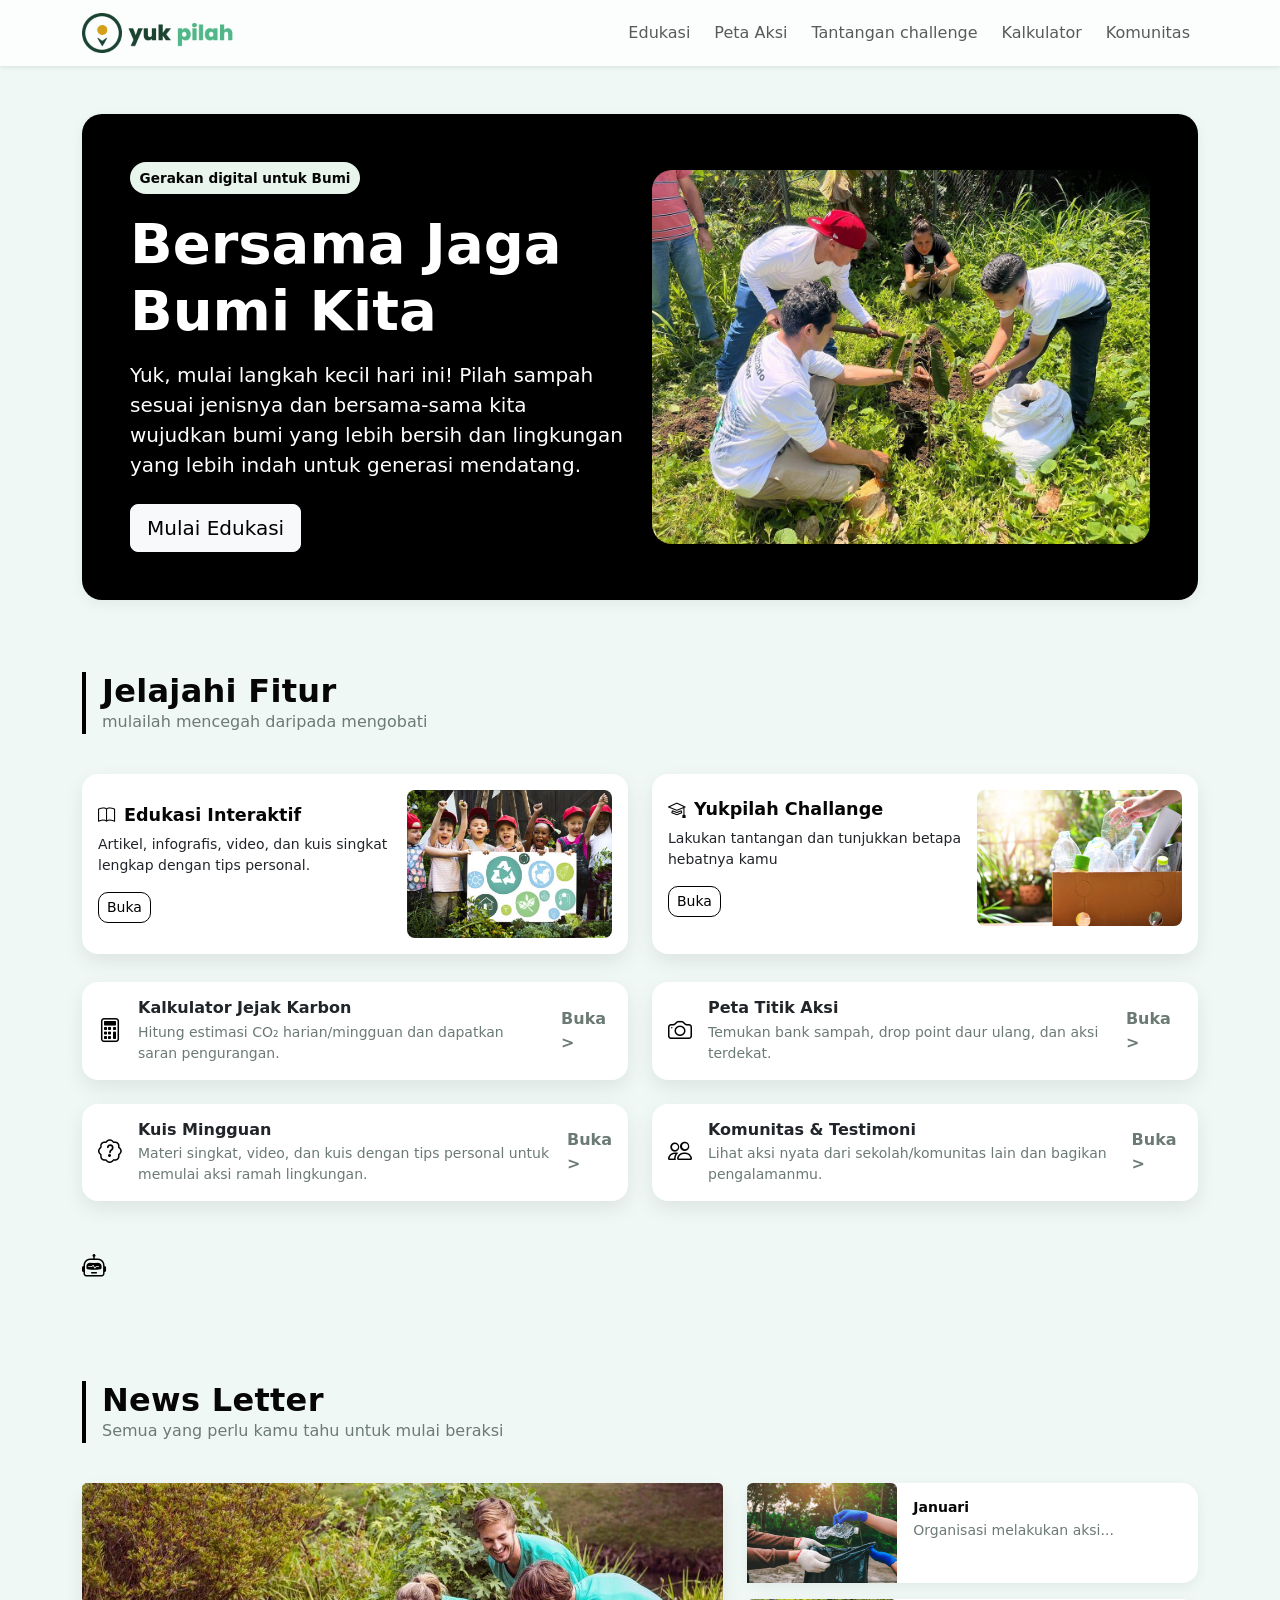
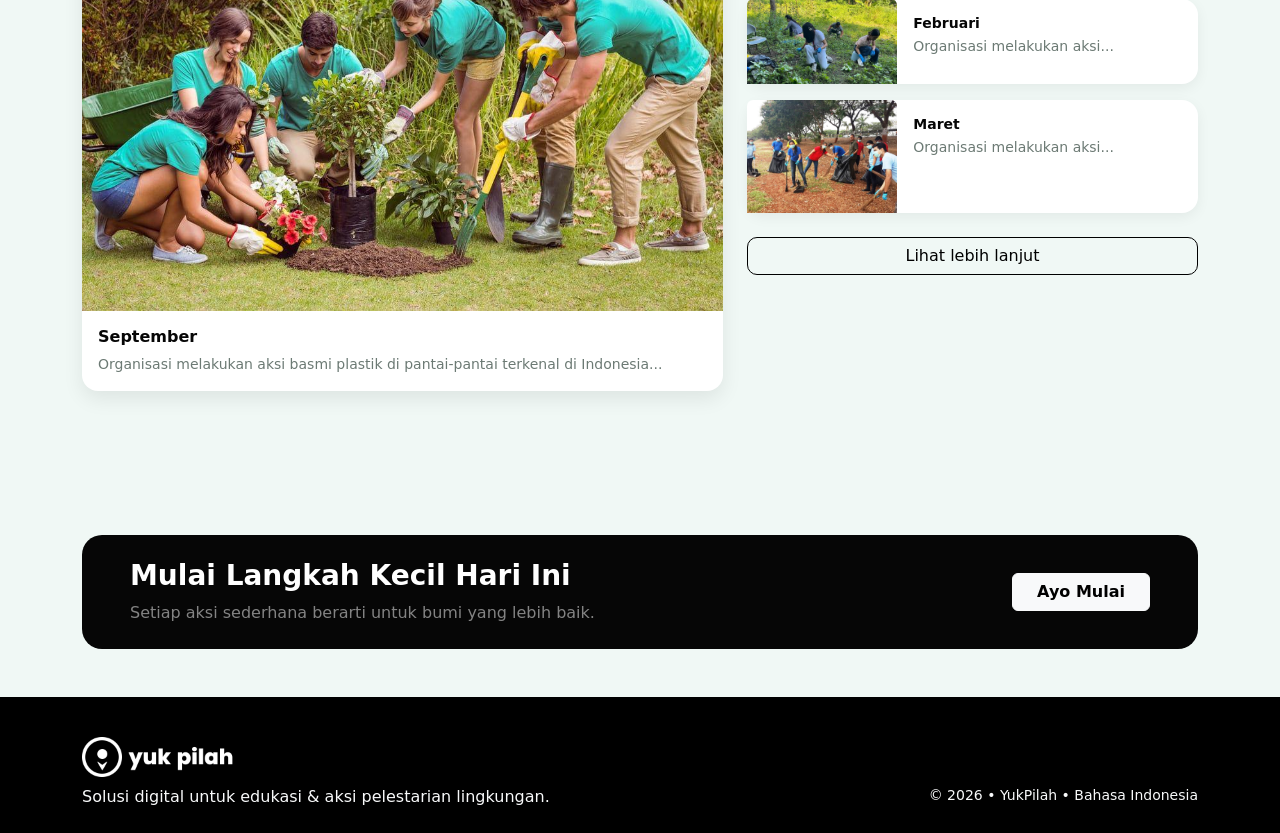
==== index.html @ 5ad72574 "Add files via upload" ====
<!DOCTYPE html>
<html lang="id">
  <head>
    <meta charset="utf-8" />
    <meta name="viewport" content="width=device-width, initial-scale=1" />
    <title>Home — Bersama Jaga Bumi Kita</title>
    <link
      href="https://cdn.jsdelivr.net/npm/bootstrap@5.3.3/dist/css/bootstrap.min.css"
      rel="stylesheet"
    />
    <link
      rel="stylesheet"
      href="https://cdn.jsdelƒivr.net/npm/bootstrap-icons@1.11.3/font/bootstrap-icons.min.css"
    />
    <link href="assets/css/main.css" rel="stylesheet" />
    <script src="https://code.jquery.com/jquery-3.7.1.min.js"></script>
    <script src="https://cdn.jsdelivr.net/npm/bootstrap@5.3.3/dist/js/bootstrap.bundle.min.js"></script>
  </head>
  <body>
    <header class="navbar navbar-expand-lg bg-light sticky-top shadow-sm">
      <div class="container">
        <a class="navbar-brand fw-bolder" href="index.html">
          <img
            src="assets/img/yukpilah.png"
            alt="Yukpilah Logo"
            class="navbar-logo"
          />
        </a>
        <button
          class="navbar-toggler"
          type="button"
          data-bs-toggle="collapse"
          data-bs-target="#navMenu"
          aria-controls="navMenu"
          aria-expanded="false"
          aria-label="Toggle navigation"
        >
          <span class="navbar-toggler-icon"></span>
        </button>

        <nav id="navMenu" class="collapse navbar-collapse">
          <ul class="navbar-nav ms-auto gap-2">
            <li class="nav-item">
              <a class="nav-link" href="edukasi.html">Edukasi</a>
            </li>
            <li class="nav-item">
              <a class="nav-link" href="peta.html">Peta Aksi</a>
            </li>
            <li class="nav-item">
              <a class="nav-link" href="yukpilachalenge.html">Tantangan challenge</a>
            </li>
            <li class="nav-item">
              <a class="nav-link" href="kalkulator.html">Kalkulator</a>
            </li>
            <li class="nav-item">
              <a class="nav-link" href="komunitas.html">Komunitas</a>
            </li>
          </ul>
        </nav>
      </div>
    </header>

    <main class="container py-4 py-lg-5">
      <section class="hero-wrapper text-white rounded-4 p-4 p-md-5 shadow-soft">
        <div class="row align-items-center g-4">
          <div class="col-lg-6">
            <div class="chip mb-3">Gerakan digital untuk Bumi</div>
            <h1 class="display-4 fw-bold">Bersama Jaga Bumi Kita</h1>
            <p class="lead mt-3 mb-4">
              Yuk, mulai langkah kecil hari ini! Pilah sampah sesuai jenisnya dan bersama-sama kita wujudkan bumi yang lebih bersih dan lingkungan yang lebih indah untuk generasi mendatang.
            </p>
            <div class="d-flex gap-2">
              <a class="btn btn-light btn-lg" href="edukasi.html"
                >Mulai Edukasi</a
              >
            </div>
          </div>
          <div class="col-lg-6">
            <img
              src="assets/img/jagabumi.png"
              class="img-fluid rounded-4 shadow-md"
              alt="Menanam mangrove untuk menjaga bumi"
            />
          </div>
        </div>
      </section>

      <section class="py-5 mt-4">
        <div class="section-heading">
          <h2 class="section-title">Jelajahi Fitur</h2>
          <p class="text-muted">
            mulailah mencegah daripada mengobati
          </p>
        </div>

        <div class="row g-4 mt-3">
          <div class="col-lg-6">
            <div class="card feature-card-lg h-100 p-3">
              <div class="row g-3 align-items-center">
                <div class="col-md-7">
                  <h5 class="card-title">
                    <i class="bi bi-book me-2"></i>Edukasi Interaktif
                  </h5>
                  <p class="card-text small">
                    Artikel, infografis, video, dan kuis singkat lengkap dengan
                    tips personal.
                  </p>
                  <a href="edukasi.html" class="btn btn-outline-eco btn-sm"
                    >Buka</a
                  >
                </div>
                <div class="col-md-5">
                  <img
                    src="assets/img/background1.png"
                    class="img-fluid rounded-3"
                    alt="Anak-anak belajar tentang lingkungan"
                  />
                </div>
              </div>
            </div>
          </div>
          <div class="col-lg-6">
            <div class="card feature-card-lg h-100 p-3">
              <div class="row g-3 align-items-center">
                <div class="col-md-7">
                  <h5 class="card-title">
                    <i class="bi bi-mortarboard me-2"></i>Yukpilah Challange
                  </h5>
                  <p class="card-text small">
                    Lakukan tantangan dan tunjukkan betapa hebatnya kamu
                  </p>
                  <a href="challenge.html" class="btn btn-outline-eco btn-sm"
                    >Buka</a
                  >
                </div>
                <div class="col-md-5">
                  <img
                    src="assets/img/background2.png"
                    class="img-fluid rounded-3"
                    alt="Memilah sampah plastik"
                  />
                </div>
              </div>
            </div>
          </div>
        </div>

        <div class="row g-4 mt-1">
          <div class="col-lg-6">
            <div
              class="card feature-card-sm h-100 d-flex flex-row align-items-center"
            >
              <div class="feature-icon">
                <i class="bi bi-calculator"></i>
              </div>
              <div class="flex-grow-1">
                <h6 class="fw-bold mb-1">Kalkulator Jejak Karbon</h6>
                <p class="small text-muted mb-0">
                  Hitung estimasi CO₂ harian/mingguan dan dapatkan saran
                  pengurangan.
                </p>
              </div>
              <a
                href="kalkulator.html"
                class="stretched-link text-decoration-none text-muted fw-semibold"
                >Buka &gt;</a
              >
            </div>
          </div>
          <div class="col-lg-6">
            <div
              class="card feature-card-sm h-100 d-flex flex-row align-items-center"
            >
              <div class="feature-icon">
                <i class="bi bi-camera"></i>
              </div>
              <div class="flex-grow-1">
                <h6 class="fw-bold mb-1">Peta Titik Aksi</h6>
                <p class="small text-muted mb-0">
                  Temukan bank sampah, drop point daur ulang, dan aksi terdekat.
                </p>
              </div>
              <a
                href="peta.html"
                class="stretched-link text-decoration-none text-muted fw-semibold"
                >Buka &gt;</a
              >
            </div>
          </div>
          <div class="col-lg-6">
            <div
              class="card feature-card-sm h-100 d-flex flex-row align-items-center"
            >
              <div class="feature-icon">
                <i class="bi bi-patch-question"></i>
              </div>
              <div class="flex-grow-1">
                <h6 class="fw-bold mb-1">Kuis Mingguan</h6>
                <p class="small text-muted mb-0">
                  Materi singkat, video, dan kuis dengan tips personal untuk
                  memulai aksi ramah lingkungan.
                </p>
              </div>
              <a
                href="edukasi.html"
                class="stretched-link text-decoration-none text-muted fw-semibold"
                >Buka &gt;</a
              >
            </div>
          </div>
          <div class="col-lg-6">
            <div
              class="card feature-card-sm h-100 d-flex flex-row align-items-center"
            >
              <div class="feature-icon">
                <i class="bi bi-people"></i>
              </div>
              <div class="flex-grow-1">
                <h6 class="fw-bold mb-1">Komunitas & Testimoni</h6>
                <p class="small text-muted mb-0">
                  Lihat aksi nyata dari sekolah/komunitas lain dan bagikan
                  pengalamanmu.
                </p>
              </div>
              <a
                href="komunitas.html"
                class="stretched-link text-decoration-none text-muted fw-semibold"
                >Buka &gt;</a
              >
            </div>
          </div>
          <div class="col-lg-6"></div>
              <div class="feature-icon">
                <i class="bi bi-robot"></i>
              </div>
          </div>
        </div>
      </section>

      <section class="py-5">
        <div class="section-heading">
          <h2 class="section-title">News Letter</h2>
          <p class="text-muted">
            Semua yang perlu kamu tahu untuk mulai beraksi
          </p>
        </div>
        <div class="row g-4 mt-3">
          <div class="col-lg-7">
            <div class="card h-100">
              <img
                src="assets/img/background3.png"
                class="card-img-top"
                alt="Aksi basmi plastik"
              />
              <div class="card-body">
                <h6 class="card-title fw-bold">September</h6>
                <p class="card-text text-muted small">
                  Organisasi melakukan aksi basmi plastik di pantai-pantai
                  terkenal di Indonesia...
                </p>
              </div>
            </div>
          </div>
          <div class="col-lg-5">
            <div class="vstack gap-3">
              <div class="card news-item">
                <div class="row g-0">
                  <div class="col-md-4">
                    <img
                      src="assets/img/background7.png"

                      class="img-fluid rounded-top rounded-md-start object-fit-cover"
                      alt="relawan membersihkan pantai"
                    />
                  </div>
                  <div class="col-md-8">
                    <div class="card-body">
                      <h6 class="card-title small fw-bold mb-1">Januari</h6>
                      <p class="card-text small text-muted">
                        Organisasi melakukan aksi...
                      </p>
                    </div>
                  </div>
                </div>
              </div>
              <div class="card news-item">
                <div class="row g-0">
                  <div class="col-md-4">
                    <img
                      src="assets/img/background8.png"
                      class="img-fluid rounded-top rounded-md-start object-fit-cover"
                      alt="relawan membersihkan pantai"
                    />
                  </div>
                  <div class="col-md-8">
                    <div class="card-body">
                      <h6 class="card-title small fw-bold mb-1">Februari</h6>
                      <p class="card-text small text-muted">
                        Organisasi melakukan aksi...
                      </p>
                    </div>
                  </div>
                </div>
              </div>
              <div class="card news-item">
                <div class="row g-0">
                  <div class="col-md-4">
                    <img
                      src="assets/img/image.png"
                      class="img-fluid rounded-top rounded-md-start object-fit-cover"
                      alt="relawan membersihkan pantai"
                    />
                  </div>
                  <div class="col-md-8">
                    <div class="card-body">
                      <h6 class="card-title small fw-bold mb-1">Maret</h6>
                      <p class="card-text small text-muted">
                        Organisasi melakukan aksi...
                      </p>
                    </div>
                  </div>
                </div>
              </div>
            </div>
            <div class="text-center mt-4">
              <a href="#" class="btn btn-outline-eco w-100"
                >Lihat lebih lanjut</a
              >
            </div>
          </div>
        </div>
      </section>
    </main>

    <section class="container my-5">
      <div
        class="cta-section rounded-4 d-flex flex-column flex-md-row align-items-center justify-content-between p-4 px-lg-5"
      >
        <div>
          <h3 class="fw-bold text-white">Mulai Langkah Kecil Hari Ini</h3>
          <p class="text-white-50 mb-3 mb-md-0">
            Setiap aksi sederhana berarti untuk bumi yang lebih baik.
          </p>
        </div>
        <a href="#" class="btn btn-light fw-semibold px-4">Ayo Mulai</a>
      </div>
    </section>

    <footer class="py-4 bg-forest mt-5 text-light">
      <div
        class="container d-flex justify-content-between flex-wrap gap-2 mt-3"
      >
        <div>
          <img
            src="assets/img/yukpilah.png"
            alt="Yukpilah Logo"
            class="footer-logo"
          />
        </div>
      </div>
      <div
        class="container d-flex justify-content-between flex-wrap gap-2 mt-2"
      >
        <div>
          Solusi digital untuk edukasi &amp; aksi pelestarian lingkungan.
        </div>
        <div class="small">&copy; 2026 • YukPilah • Bahasa Indonesia</div>
      </div>
    </footer>

    <script src="assets/js/app.js"></script>
  </body>
</html>
---- assets/css/main.css ----
:root {
  --eco-green: #000000;
  --eco-green-dark: #1a7d57;
  --eco-accent: #2bb673;
  --eco-dark: #060606;
  --eco-ink: #12231e;
  --eco-sand: #eef5eb;
  --eco-bg: #f0f8f5;
  --eco-muted: #6c7a74;

  --radius-lg: 16px;
  --radius-md: 12px;
  --shadow-sm: 0 4px 14px rgba(0, 0, 0, 0.06);
  --shadow-md: 0 8px 20px rgba(0, 0, 0, 0.08);
}

html,
body {
  scroll-behavior: smooth;
}
body {
  background: var(--eco-bg);
  color: var(--eco-ink);
  -webkit-font-smoothing: antialiased;
  -moz-osx-font-smoothing: grayscale;
}
img {
  max-width: 100%;
  height: auto;
}

.navbar {
  box-shadow: var(--shadow-sm);
  background-color: #ffffffcc !important;
  backdrop-filter: blur(8px);
}
.navbar-brand {
  letter-spacing: 0.2px;
}
.nav-link {
  font-weight: 500;
}
.navbar-logo {
  height: 40px;
  width: auto;
}

.hero-wrapper {
  background: var(--eco-green);
}
.hero-tag {
  border: 1px solid rgba(255, 255, 255, 0.7);
  color: #fff;
  padding: 0.25rem 0.75rem;
  border-radius: 99px;
  font-size: 0.9em;
}

.section-heading {
  border-left: 4px solid var(--eco-green);
  padding-left: 1rem;
}
.section-title {
  font-weight: 800;
  color: var(--eco-dark);
  letter-spacing: 0.3px;
  margin-bottom: 0;
}
.card {
  border: 0;
  border-radius: var(--radius-lg);
  box-shadow: var(--shadow-md);
  transition: transform 0.2s ease-in-out, box-shadow 0.2s ease-in-out;
}
.card:hover {
  transform: translateY(-4px);
  box-shadow: 0 12px 24px rgba(0, 0, 0, 0.1);
}
.card .card-title {
  font-weight: 700;
  color: var(--eco-dark);
}

.feature-card-lg .card-title {
  font-size: 1.1rem;
}
.feature-card-sm {
  padding: 1rem;
  gap: 1rem;
}
.feature-icon {
  font-size: 1.5rem;
  color: var(--eco-green);
}

.news-item {
  box-shadow: var(--shadow-sm);
}

.btn-eco {
  background: var(--eco-green);
  color: #fff;
  border: none;
  border-radius: 10px;
}
.btn-eco:hover,
.btn-eco:focus {
  background: var(--eco-green-dark);
  color: #fff;
}
.btn-outline-eco {
  color: var(--eco-green);
  border-color: var(--eco-green);
  border-radius: 10px;
}
.btn-outline-eco:hover,
.btn-outline-eco:focus {
  background: var(--eco-green);
  color: #fff;
  border-color: var(--eco-green);
}
.chip {
  display: inline-block;
  padding: 0.35rem 0.6rem;
  border-radius: 999px;
  background: #e7f5ed;
  color: var(--eco-dark);
  font-size: 0.85rem;
  font-weight: 600;
}
.kbd {
  background: #111;
  color: #fff;
  padding: 0.12rem 0.45rem;
  border-radius: 0.25rem;
  font-family: ui-monospace, SFMono-Regular, Menlo, Monaco, Consolas,
    "Liberation Mono", "Courier New", monospace;
  font-size: 0.9em;
}

.cta-section {
  background: var(--eco-dark);
}

.form-control,
.form-select {
  border-radius: 10px;
  border-color: #dfe7e2;
}
.form-control:focus,
.form-select:focus {
  border-color: var(--eco-green);
  box-shadow: 0 0 0 0.2rem rgba(15, 138, 95, 0.15);
}

.map-embed {
  width: 100%;
  aspect-ratio: 16/9;
  border: 0;
  border-radius: var(--radius-md);
  box-shadow: var(--shadow-md);
  background: #fff;
}

.video-placeholder {
  background-color: #ced4da;
  aspect-ratio: 16/9;
  display: flex;
  justify-content: center;
  align-items: center;
}
.video-placeholder .bi-play-circle-fill {
  font-size: 4rem;
  opacity: 0.5;
}
.author-chip {
  font-size: 0.8rem;
  background-color: var(--eco-dark);
  color: #fff;
  padding: 0.25rem 0.75rem;
  border-radius: 99px;
}
.info-tag {
  background-color: #e9ecef;
  border-radius: 99px;
  padding: 0.4rem 1rem;
  color: var(--eco-muted);
  font-size: 0.9rem;
}

.tip-item {
  background-color: #f8f9fa;
  border-radius: 8px;
  padding: 0.75rem 1rem;
  display: flex;
  align-items: center;
  gap: 0.75rem;
  font-weight: 500;
}
.tip-check {
  width: 24px;
  height: 24px;
  background-color: #d8d8d8;
  border-radius: 50%;
  flex-shrink: 0;
}
.quiz-item {
  border: 1px solid #dee2e6;
  border-radius: 8px;
  padding: 0.75rem 1rem;
  display: flex;
  justify-content: space-between;
  align-items: center;
  font-weight: 500;
}

.cta-dark-section {
  background-color: var(--eco-dark);
}

.challenge-card {
  border: 2px solid rgba(255, 255, 255, 0.4);
  border-radius: var(--radius-md);
  padding: 1.5rem 1rem;
  text-align: center;
  height: 100%;
  background-color: #000000;
  display: flex;
  flex-direction: column;
  justify-content: center;
  align-items: center;
}

.challenge-card-img {
  max-height: 120px;
  margin-bottom: 1rem;
}

.challenge-card-text {
  font-family: "Comic Sans MS", "Chalkboard SE", cursive;
  color: #fff;
  font-size: 0.9rem;
  margin-bottom: 0;
}
.btn-eco-light {
  background-color: var(--eco-green);
  color: #fff;
  border: 1px solid var(--eco-green);
}
.btn-eco-light:hover {
  background-color: var(--eco-green-dark);
  color: #fff;
}

.page-header-icon {
  font-size: 2.5rem;
  color: var(--eco-green);
  background-color: #e7f5ed;
  width: 80px;
  height: 80px;
  display: inline-flex;
  justify-content: center;
  align-items: center;
  border-radius: var(--radius-md);
  margin-right: 1.5rem;
  margin-bottom: 1rem;
  flex-shrink: 0;
}

.form-card-header {
  background-color: var(--eco-dark);
  padding: 0.8rem 1.25rem;
}

.alert-info-soft {
  background-color: #e0f2fe;
  border-color: #b9e5fd;
  color: #0c5460;
  text-align: center;
}

.alert-info-soft code {
  background-color: #0c5460;
  color: #fff;
  padding: 0.2em 0.4em;
  border-radius: 0.25rem;
  font-size: 0.9em;
}

.file-upload-label {
  border: 1px solid #dee2e6;
  border-radius: var(--radius-md);
  padding: 1rem;
  text-align: left;
  cursor: pointer;
  display: flex;
  align-items: center;
  gap: 1rem;
  transition: background-color 0.2s ease;
}
.file-upload-label:hover {
  background-color: #f8f9fa;
}

.file-upload-icon {
  width: 48px;
  height: 48px;
  background-color: #f8f9fa;
  border: 1px solid #dee2e6;
  border-radius: 8px;
  display: flex;
  justify-content: center;
  align-items: center;
  font-size: 1.5rem;
  color: var(--eco-muted);
  flex-shrink: 0;
}

#leaderboard.list-group .list-group-item {
  padding-left: 0;
  padding-right: 0;
  border-bottom: 1px solid #eee !important;
}

#leaderboard.list-group .list-group-item:last-child {
  border-bottom: none !important;
}

.community-gallery img {
  min-height: 150px;
}

.community-gallery .gallery-small {
  height: 100%;
}

.chatbox {
  background: #fff;
  height: 420px;
  border: 1px solid #e8efe8;
  border-radius: 12px;
  padding: 1rem;
  overflow-y: auto;
  display: flex;
  flex-direction: column;
  gap: 0.5rem;
}

.bubble-user {
  background: #eaf9f0;
  color: var(--eco-dark);
  border-radius: 14px 14px 0 14px;
  padding: 0.6rem 0.8rem;
  max-width: 80%;
  align-self: flex-end;
  word-wrap: break-word;
}
.bubble-bot {
  background: #f0f5f2;
  color: #123;
  border-radius: 14px 14px 14px 0;
  padding: 0.6rem 0.8rem;
  max-width: 80%;
  align-self: flex-start;
  word-wrap: break-word;
}

.quiz-container {
  border: 0;
  border-radius: var(--radius-lg);
  background-color: #fff;
}

.quiz-badge {
  position: absolute;
  top: -15px;
  left: 20px;
  background-color: var(--eco-dark);
  color: #fff;
  padding: 0.4rem 1rem;
  border-radius: 99px;
  font-weight: 600;
  font-size: 0.9rem;
}

.quiz-question-box {
  background-color: #f1f3f5;
  padding: 2rem;
  border-radius: var(--radius-md);
  margin-top: 2rem;
}

.quiz-option {
  padding: 0.8rem 1rem;
  border-radius: 99px;
  cursor: pointer;
  border: 1px solid transparent;
  transition: all 0.2s ease-in-out;
  font-weight: 500;
}

.quiz-option:not(.disabled):hover {
  background-color: #e9ecef;
}

.quiz-option.correct {
  background-color: var(--eco-green);
  color: #fff;
  border-color: var(--eco-green-dark);
}

.quiz-option.incorrect {
  background-color: #ffe3e3;
  color: #d94848;
  border-color: #ffb8b8;
}

.quiz-option.disabled {
  cursor: not-allowed;
  opacity: 0.8;
}

.quiz-option-default {
  background-color: #e9f5ff;
  color: #334155;
}

.quiz-option-default-alt {
  background-color: #e7f5ed;
  color: #334155;
}

.bg-forest {
  background: #000000;
}
.footer-title {
  font-size: 2.5rem;
  color: #e9fff6;
}
footer {
  color: #dff4ea;
}
footer a {
  color: #e9fff6;
}
.footer-logo {
  height: 40px;
  width: auto;
  margin-right: 0.5rem;
  vertical-align: middle;
  filter: brightness(0) invert(1);
}

.rounded-4 {
  border-radius: 1.25rem !important;
}
.shadow-soft {
  box-shadow: var(--shadow-sm) !important;
}
.text-muted {
  color: var(--eco-muted) !important;
}

@media (min-width: 768px) {
  .page-header-icon {
    margin-bottom: 0;
  }
}

@media (max-width: 991.98px) {
  .hero-wrapper .display-4 {
    font-size: 2.25rem;
  }
  .footer-title {
    font-size: 2rem;
  }
}

@media (prefers-reduced-motion: reduce) {
  * {
    animation-duration: 0.01ms !important;
    animation-iteration-count: 1 !important;
    transition-duration: 0.01ms !important;
    scroll-behavior: auto !important;
  }
}

@media print {
  .navbar,
  footer,
  .cta-section {
    display: none !important;
  }
  .card,
  .map-embed,
  .svg-chart {
    box-shadow: none !important;
  }
  body {
    background: #fff;
  }
}
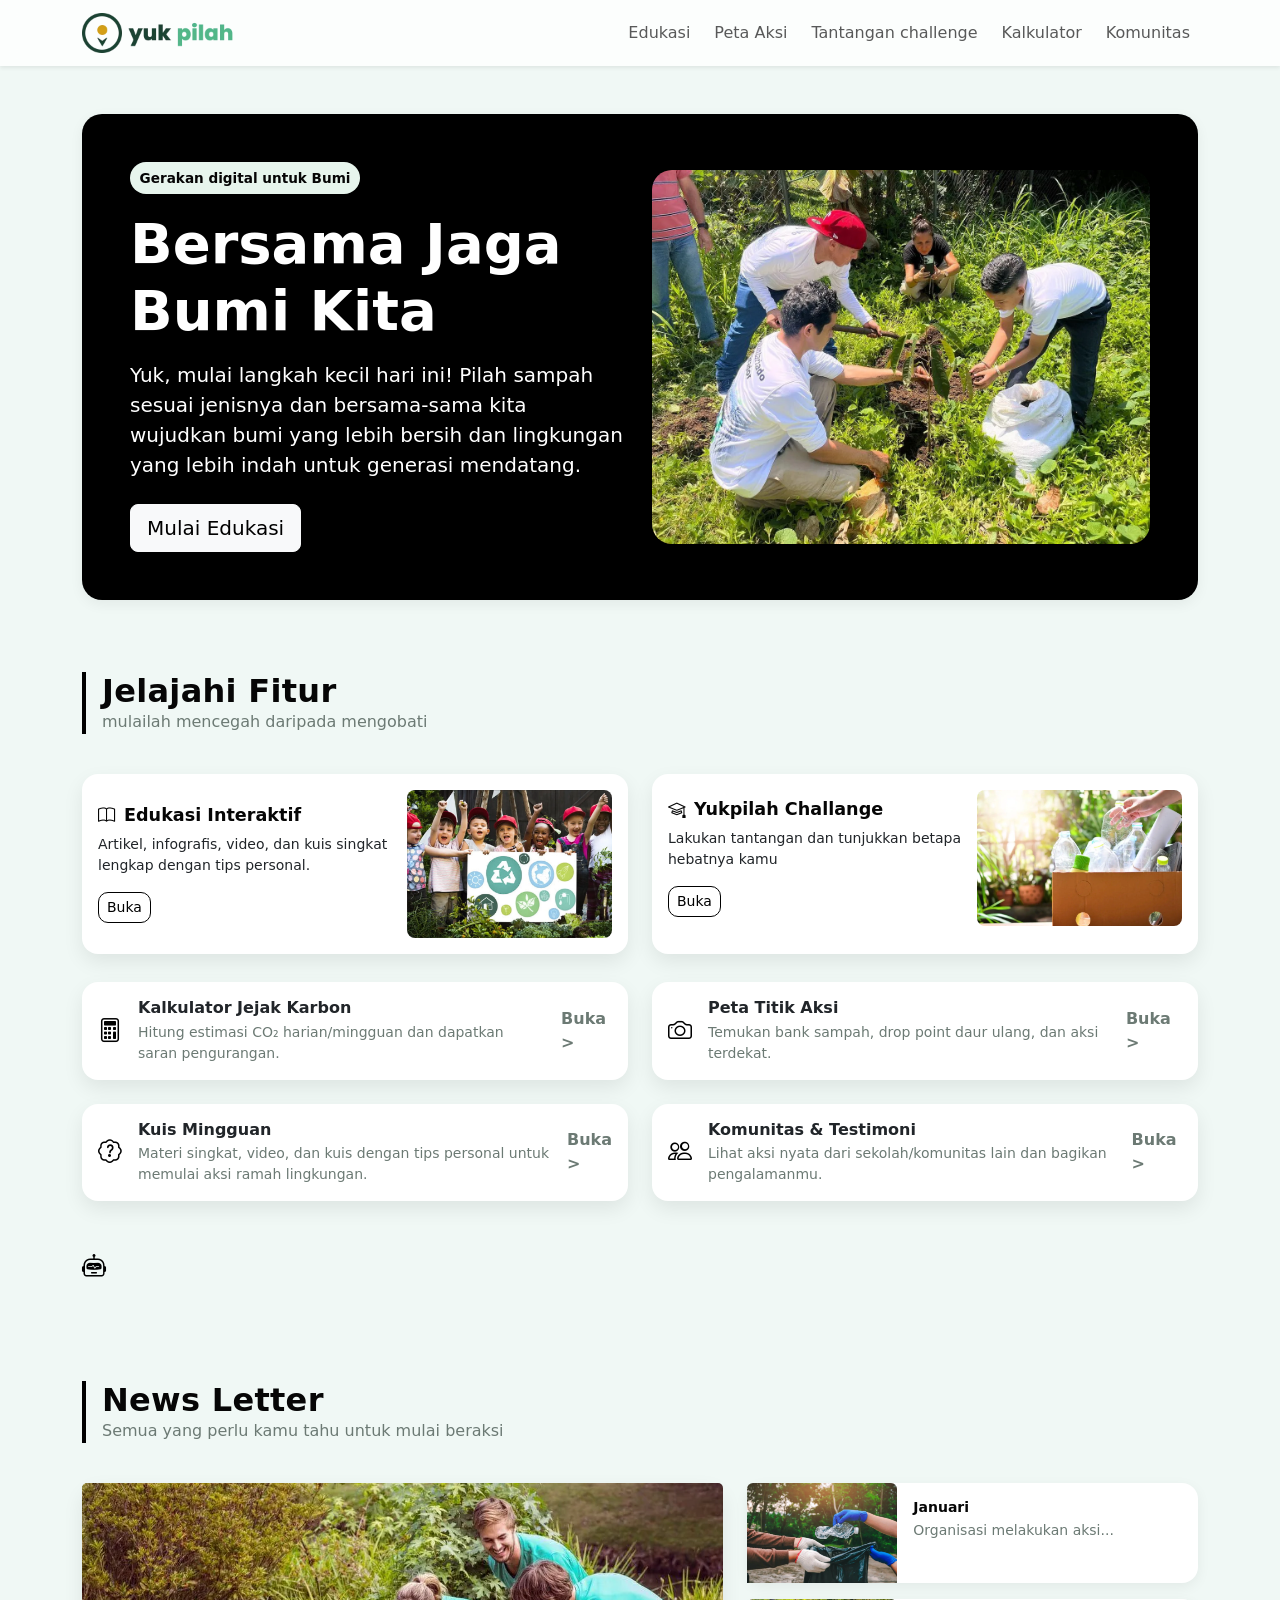
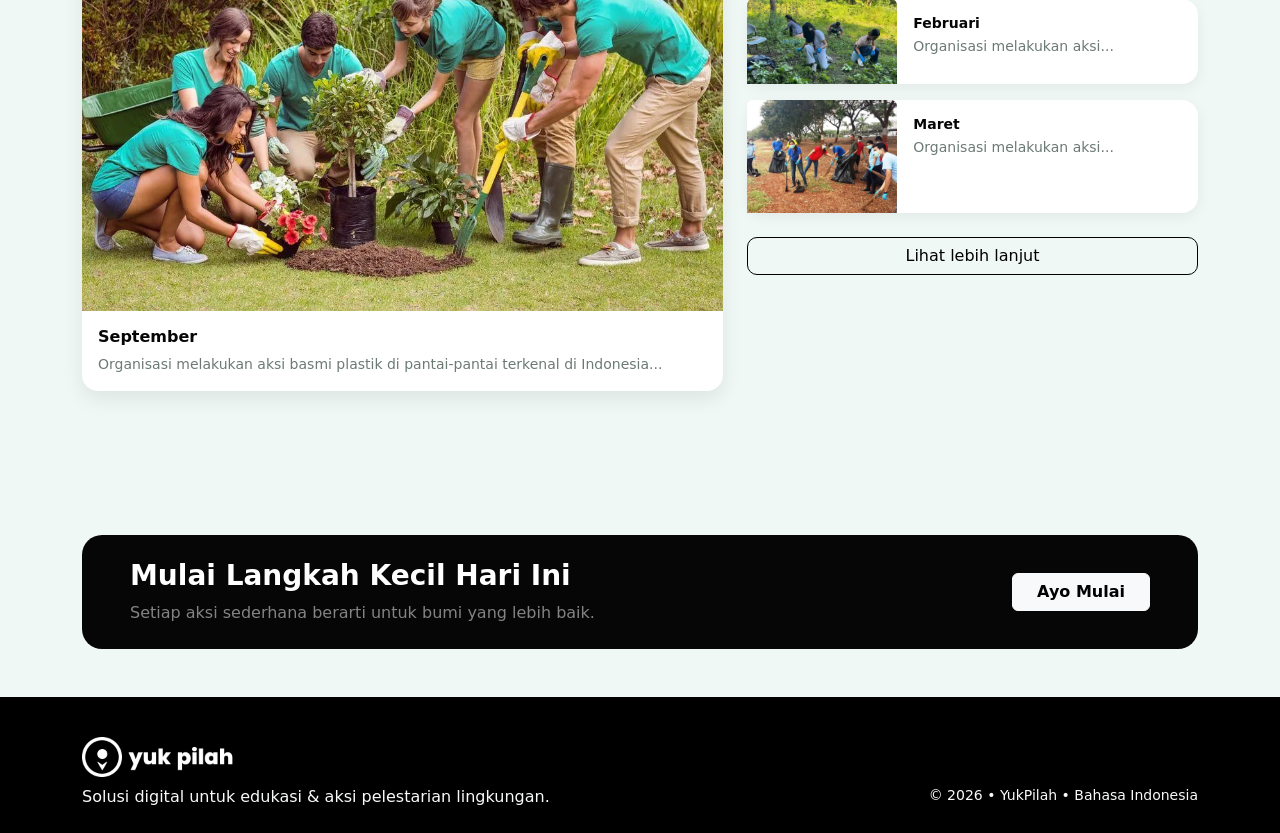
==== commit 8dcf7917: "Update index.html" ====
--- a/index.html
+++ b/index.html
@@ -21,7 +21,7 @@
       <div class="container">
         <a class="navbar-brand fw-bolder" href="index.html">
           <img
-            src="assets/img/yukpilah.png"
+            src="assets/img/yukpilah.webp"
             alt="Yukpilah Logo"
             class="navbar-logo"
           />
@@ -47,7 +47,7 @@
               <a class="nav-link" href="peta.html">Peta Aksi</a>
             </li>
             <li class="nav-item">
-              <a class="nav-link" href="yukpilachalenge.html">Tantangan challenge</a>
+              <a class="nav-link" href="yukpilahchallenge.html">Tantangan challenge</a>
             </li>
             <li class="nav-item">
               <a class="nav-link" href="kalkulator.html">Kalkulator</a>
@@ -77,7 +77,7 @@
           </div>
           <div class="col-lg-6">
             <img
-              src="assets/img/jagabumi.png"
+              src="assets/img/jagabumi.webp"
               class="img-fluid rounded-4 shadow-md"
               alt="Menanam mangrove untuk menjaga bumi"
             />
@@ -111,7 +111,7 @@
                 </div>
                 <div class="col-md-5">
                   <img
-                    src="assets/img/background1.png"
+                    src="assets/img/background1.webp"
                     class="img-fluid rounded-3"
                     alt="Anak-anak belajar tentang lingkungan"
                   />
@@ -135,7 +135,7 @@
                 </div>
                 <div class="col-md-5">
                   <img
-                    src="assets/img/background2.png"
+                    src="assets/img/background2.webp"
                     class="img-fluid rounded-3"
                     alt="Memilah sampah plastik"
                   />
@@ -248,7 +248,7 @@
           <div class="col-lg-7">
             <div class="card h-100">
               <img
-                src="assets/img/background3.png"
+                src="assets/img/background3.webp"
                 class="card-img-top"
                 alt="Aksi basmi plastik"
               />
@@ -267,7 +267,7 @@
                 <div class="row g-0">
                   <div class="col-md-4">
                     <img
-                      src="assets/img/background7.png"
+                      src="assets/img/background7.webp"
 
                       class="img-fluid rounded-top rounded-md-start object-fit-cover"
                       alt="relawan membersihkan pantai"
@@ -287,7 +287,7 @@
                 <div class="row g-0">
                   <div class="col-md-4">
                     <img
-                      src="assets/img/background8.png"
+                      src="assets/img/background8.webp"
                       class="img-fluid rounded-top rounded-md-start object-fit-cover"
                       alt="relawan membersihkan pantai"
                     />
@@ -306,7 +306,7 @@
                 <div class="row g-0">
                   <div class="col-md-4">
                     <img
-                      src="assets/img/image.png"
+                      src="assets/img/image.webp"
                       class="img-fluid rounded-top rounded-md-start object-fit-cover"
                       alt="relawan membersihkan pantai"
                     />
@@ -352,7 +352,7 @@
       >
         <div>
           <img
-            src="assets/img/yukpilah.png"
+            src="assets/img/yukpilah.webp"
             alt="Yukpilah Logo"
             class="footer-logo"
           />
